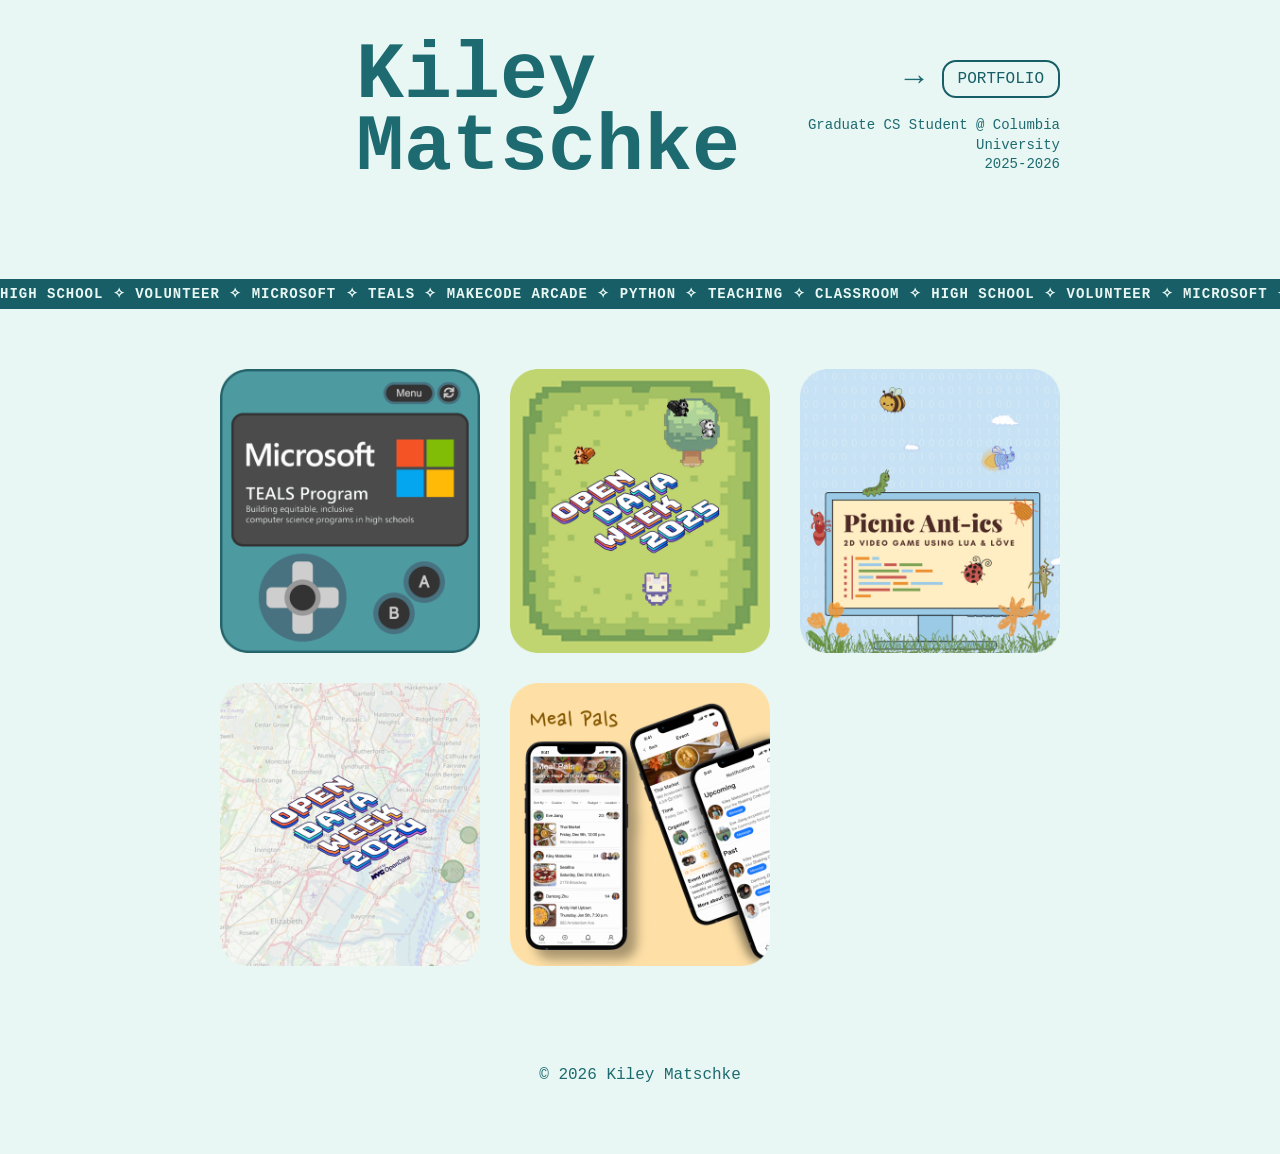
==== index.html @ 99dc38f3 "initial test to connect to domain" ====
<!DOCTYPE html>
<html lang="en">
<head>
    <meta charset="UTF-8" />
    <meta name="viewport" content="width=device-width, initial-scale=1.0"/>
    <title>Kiley Matschke</title>

    <link rel="stylesheet" href="style.css" />
</head>
<body>



<!-- MAIN CONTENT -->
<main class="container">


    <div class="project-top-row">

        <!-- HEADER -->
        <header class="header">
            <h1 class="name">Kiley</h1>
            <h1 class="name">Matschke</h1>
        </header>

        <div class="back-section">

            <div class="back-link" style="margin-top: 20px;">
                <span class="moving-arrow">→</span>
                <a href="../index.html" class="portfolio-button">PORTFOLIO</a>
            </div>

            <p class="back-description">
                Graduate CS Student @ Columbia University
                <br>2025-2026</br>
            </p>

        </div>
    </div>


    <div class="word-banner">
        <div class="word-track">

            HIGH SCHOOL ✧
            VOLUNTEER ✧
            MICROSOFT ✧
            TEALS ✧
            MAKECODE ARCADE ✧
            PYTHON ✧
            TEACHING ✧
            CLASSROOM ✧

            HIGH SCHOOL ✧
            VOLUNTEER ✧
            MICROSOFT ✧
            TEALS ✧
            MAKECODE ARCADE ✧
            PYTHON ✧
            TEACHING ✧
            CLASSROOM ✧

            HIGH SCHOOL ✧
            VOLUNTEER ✧
            MICROSOFT ✧
            TEALS ✧
            MAKECODE ARCADE ✧
            PYTHON ✧
            TEACHING ✧
            CLASSROOM ✧

        </div>
    </div>


    <!-- PROJECT GRID -->
    <section class="projects">

        <!-- CARD -->
        <a href="pages/microsoft.html" class="card">
            <img src="assets/microsoft.png" alt="Project 1">
        </a>

        <!-- CARD -->
        <a href="pages/microsoft.html" class="card">
            <img src="assets/the-nutty-arcade.png" alt="Project 2">
        </a>

        <!-- CARD -->
        <a href="pages/microsoft.html" class="card">
            <img src="assets/picnic-antics.png" alt="About">
        </a>

        <!-- CARD -->
        <a href="pages/microsoft.html" class="card">
            <img src="assets/jamming.png" alt="About">
        </a>

        <!-- CARD -->
        <a href="pages/microsoft.html" class="card">
            <img src="assets/meal-pals.png" alt="About">
        </a>

    </section>

    <footer class="footer">
        © 2026 Kiley Matschke
    </footer>

</main>

<script src="script.js"></script>
</body>
</html>
---- style.css ----
/* RESET */
* {
    margin: 0;
    padding: 0;
    box-sizing: border-box;
}

/* PAGE */
body {
    background: #e8f7f3;
    color: #1d6a70;
    font-family: "Courier New", monospace;
    min-height: 100vh;
    padding: 40px;
}

/* CENTERED CONTENT */
.container,
.page-width {
    width: 70%;
    max-width: 1200px;
    margin: 0 auto;
}

/* HEADER */
.header {
    margin-bottom: 60px;
}

.name {
    font-size: 80px;
    line-height: 0.9;
}

/* PROJECT GRID */
.projects {
    display: grid;
    grid-template-columns: repeat(auto-fit, minmax(250px, 1fr));
    gap: 30px;
}

/* CARD */
.card {
    display: block;
    border-radius: 25px;
    overflow: hidden;
    transition: transform 0.2s ease;
}

.card:hover {
    transform: translateY(-5px);
}

.card img {
    width: 100%;
    display: block;
}

/* PROJECT DETAIL PAGE */
.section-title,
.text-section h2 {
    font-family: Georgia, serif;
    font-size: 32px;
    color: #175e66;
    margin-bottom: 18px;
}

.info-grid {
    display: grid;
    grid-template-columns: repeat(4, 1fr);
    gap: 40px;
    align-items: start;
    margin-bottom: 60px;
}

.info-column {
    width: 100%;
}

.info-column h3,
.info-grid h3 {
    color: #e83f7c;
    font-size: 18px;
    margin-bottom: 14px;
}

.info-column p,
.info-grid p {
    margin: 0 0 8px;
    font-size: 14px;
    line-height: 1.5;
}

.text-section {
    margin-bottom: 60px;
}

.text-section p,
.text-section li {
    font-size: 14px;
    line-height: 1.7;
}

ol {
    margin-left: 20px;
}

.project-banner {
    width: 100%;
    display: block;
    border-radius: 20px;
    margin-bottom: 60px;
}

.footer {
    text-align: center;
    margin-top: 100px;
    padding-bottom: 30px;
    width: 100%;
}

/* MOBILE */
@media (max-width: 900px) {
    .container,
    .page-width {
        width: 90%;
    }

    .info-grid {
        grid-template-columns: 1fr 1fr;
        gap: 30px;
    }
}

@media (max-width: 600px) {
    .info-grid {
        grid-template-columns: 1fr;
    }
}

.project-top-row {
    display: flex;
    justify-content: flex-end;
    margin-bottom: 35px;
}


.back-link {
    display: flex;
    align-items: center;
    gap: 18px;
}

.moving-arrow {
    font-size: 32px;
    animation: arrowMove 1.4s ease-in-out infinite;
}

.portfolio-button {
    color: #175e66;
    border: 2px solid #175e66;
    border-radius: 14px;
    padding: 8px 14px;
    text-decoration: none;
    font-size: 16px;
}

@keyframes arrowMove {
    0%, 100% {
        transform: translateX(0);
    }
    50% {
        transform: translateX(-8px);
    }
}

.word-banner {
    width: 100vw;
    margin-left: calc(50% - 50vw);
    background: #175e66;
    color: #e8f7f3;
    overflow: hidden;
    margin-bottom: 60px;
    padding: 6px 0;
}

.word-track {
    display: inline-block;
    white-space: nowrap;
    font-weight: bold;
    font-size: 14px;
    letter-spacing: 1px;
    animation: scrollBanner 60s linear infinite;
}

@keyframes scrollBanner {
    from {
        transform: translateX(0);
    }

    to {
        transform: translateX(-50%);
    }
}

.back-section {
    display: flex;
    flex-direction: column;

    align-items: flex-end;
}

.back-description {
    margin-top: 18px;

    max-width: 320px;

    text-align: right;

    line-height: 1.4;

    font-size: 14px;
}
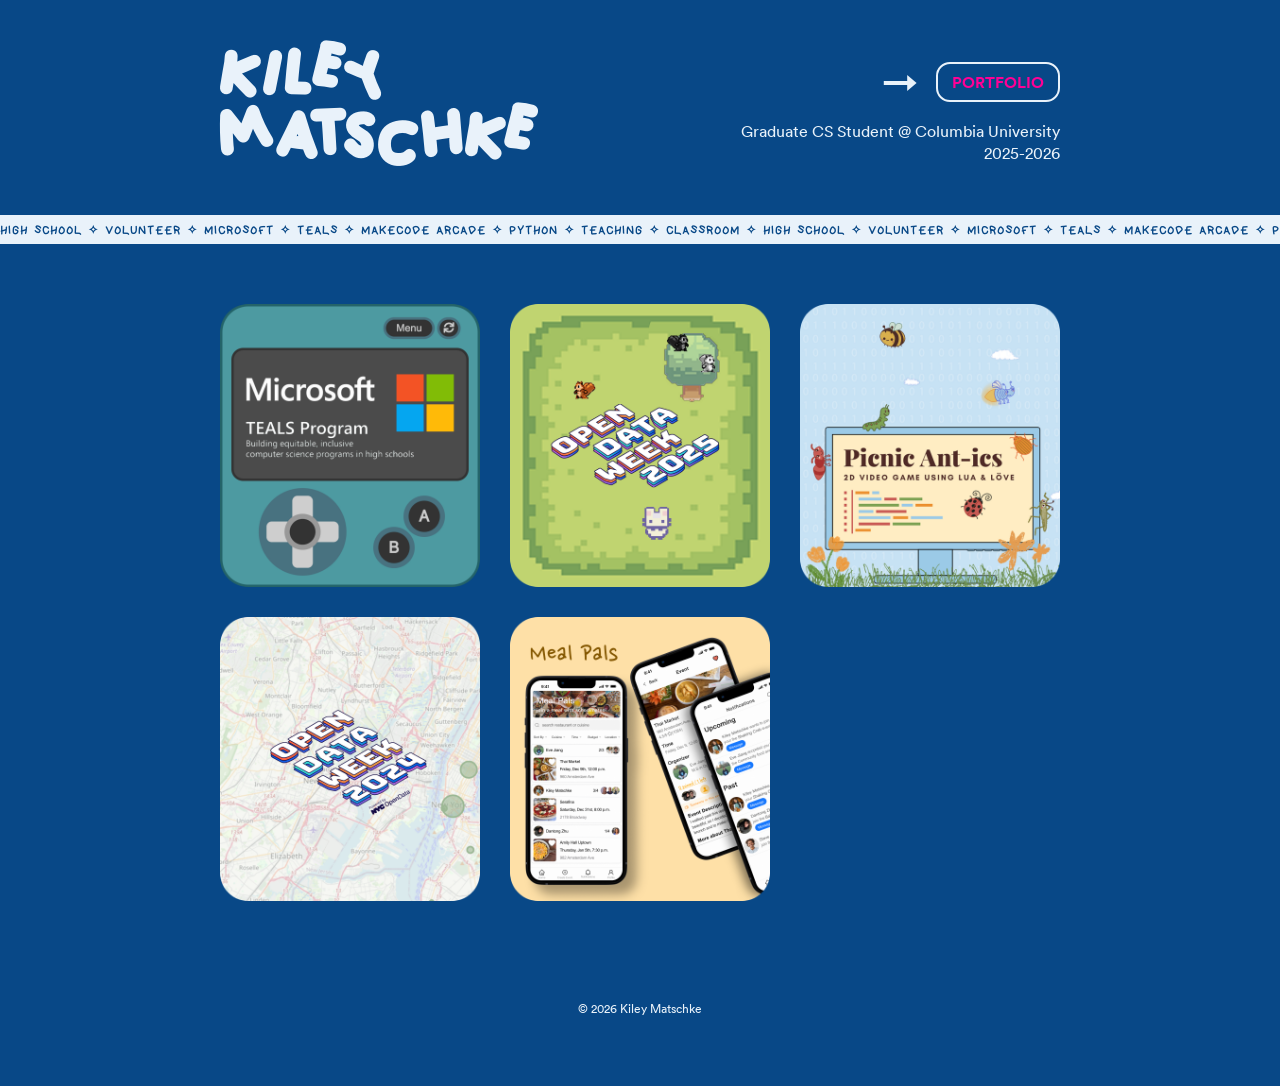
==== commit 9f3dd8f0: "finished teals, odw25 wip" ====
--- a/index.html
+++ b/index.html
@@ -18,16 +18,16 @@
     <div class="project-top-row">
 
         <!-- HEADER -->
-        <header class="header">
-            <h1 class="name">Kiley</h1>
-            <h1 class="name">Matschke</h1>
-        </header>
+        <h1 class="name">Kiley <br> Matschke</h1>
 
         <div class="back-section">
 
-            <div class="back-link" style="margin-top: 20px;">
+            <div class="back-link">
                 <span class="moving-arrow">→</span>
-                <a href="../index.html" class="portfolio-button">PORTFOLIO</a>
+
+                <a href="../index.html" class="portfolio-button">
+                    PORTFOLIO
+                </a>
             </div>
 
             <p class="back-description">
@@ -77,27 +77,27 @@
     <section class="projects">
 
         <!-- CARD -->
-        <a href="pages/microsoft.html" class="card">
+        <a href="pages/microsoft-teals.html" class="card">
             <img src="assets/microsoft.png" alt="Project 1">
         </a>
 
         <!-- CARD -->
-        <a href="pages/microsoft.html" class="card">
+        <a href="pages/the-nutty-arcade.html" class="card">
             <img src="assets/the-nutty-arcade.png" alt="Project 2">
         </a>
 
         <!-- CARD -->
-        <a href="pages/microsoft.html" class="card">
+        <a href="pages/microsoft-teals.html" class="card">
             <img src="assets/picnic-antics.png" alt="About">
         </a>
 
         <!-- CARD -->
-        <a href="pages/microsoft.html" class="card">
+        <a href="pages/microsoft-teals.html" class="card">
             <img src="assets/jamming.png" alt="About">
         </a>
 
         <!-- CARD -->
-        <a href="pages/microsoft.html" class="card">
+        <a href="pages/microsoft-teals.html" class="card">
             <img src="assets/meal-pals.png" alt="About">
         </a>
 
--- a/style.css
+++ b/style.css
@@ -1,20 +1,154 @@
-/* RESET */
+/* =========================
+   FONTS
+========================= */
+
+@font-face {
+    font-family: "Ruigslay";
+    src: url("assets/fonts/ruigslay.regular.ttf") format("truetype");
+}
+
+@font-face {
+    font-family: "Circular";
+    src: url("assets/fonts/Circular-Bold.ttf") format("truetype");
+}
+
+@font-face {
+    font-family: "Circular-Book";
+    src: url("assets/fonts/Circular-Book.ttf") format("truetype");
+}
+
+@font-face {
+    font-family: "Adelia-cursive";
+    src: url("assets/fonts/adelia.ttf") format("truetype");
+}
+
+@font-face {
+    font-family: "Adelia";
+    src: url("assets/fonts/ADELIA.otf") format("opentype");
+}
+
+@font-face {
+    font-family: "Kindergarten";
+    src: url("assets/fonts/kindergarten.ttf") format("truetype");
+}
+
+
+/* =========================
+   RESET
+========================= */
+
 * {
     margin: 0;
     padding: 0;
     box-sizing: border-box;
 }
 
-/* PAGE */
+
+/* =========================
+   PAGE COLOR THEMES
+   EDIT COLORS HERE
+========================= */
+
+/* HOME PAGE */
+
 body {
-    background: #e8f7f3;
-    color: #1d6a70;
+    --page-bg: #084887;
+    --page-text: #e9f2fa;
+
+    --title-color: #e9f2fa;
+    --h2-color: #e9f2fa;
+    --h3-color: #e83f7c;
+
+    --button-color: #ff0095;
+    --button-border: #e9f2fa;
+
+    --banner-bg: #e9f2fa;
+    --banner-text: #084887;
+
+    --back-description-color: #e9f2fa;
+}
+
+
+/* MICROSOFT PAGE */
+
+body.microsoft-page {
+
+    --page-bg: #e9f6f4;
+    --page-text: #497381;
+
+    --title-color: #4e9ba2;
+    --h2-color: #4e9ba2;
+    --h3-color: #cf753f;
+
+    --button-color: #4e9ba2;
+    --button-border: #4e9ba2;
+
+    --banner-bg: #4e9ba2;
+    --banner-text: #e9f6f4;
+
+    --back-description-color: #4e9ba2;
+}
+
+
+/* ARCADE PAGE */
+
+body.arcade-page {
+
+    --page-bg: #fff4c7;
+    --page-text: #7d2e00;
+
+    --title-color: #7d2e00;
+    --h2-color: #7d2e00;
+    --h3-color: #ff5c5c;
+
+    --button-color: #7d2e00;
+    --button-border: #7d2e00;
+
+    --banner-bg: #ffde59;
+    --banner-text: #7d2e00;
+
+    --back-description-color: #e9f2fa;
+}
+
+
+/* DATA PAGE */
+
+body.data-page {
+
+    --page-bg: #d7f4d2;
+    --page-text: #215732;
+
+    --title-color: #215732;
+    --h2-color: #215732;
+    --h3-color: #4e9ba2;
+
+    --button-color: #a24ea1;
+    --button-border: #a24e9e;
+
+    --banner-bg: #215732;
+    --banner-text: #d7f4d2;
+
+    --back-description-color: #e9f2fa;
+}
+
+
+/* =========================
+   BASE PAGE
+========================= */
+
+body {
+    background: var(--page-bg);
+    color: var(--page-text);
     font-family: "Courier New", monospace;
     min-height: 100vh;
     padding: 40px;
 }
 
-/* CENTERED CONTENT */
+
+/* =========================
+   LAYOUT
+========================= */
+
 .container,
 .page-width {
     width: 70%;
@@ -22,24 +156,106 @@
     margin: 0 auto;
 }
 
-/* HEADER */
 .header {
     margin-bottom: 60px;
 }
 
+.footer {
+    text-align: center;
+    margin-top: 100px;
+    padding-bottom: 30px;
+    width: 100%;
+    font-size: 12px;
+    font-family: "Circular-Book";
+}
+
+
+/* =========================
+   TYPOGRAPHY
+========================= */
+
 .name {
-    font-size: 80px;
-    line-height: 0.9;
-}
-
-/* PROJECT GRID */
+    font-size: 48px;
+    line-height: 1.3;
+    font-family: "Adelia";
+    color: var(--title-color);
+}
+
+.section-title,
+.text-section h2 {
+    font-family: Adelia;
+    font-size: 24px;
+    color: var(--h2-color);
+    margin-bottom: 8px;
+}
+
+.info-column h3,
+.info-grid h3 {
+    color: var(--h3-color);
+    font-size: 18px;
+    margin-bottom: 14px;
+    font-family: "Circular-Book";
+}
+
+.info-column p,
+.info-grid p {
+    margin: 0 0 8px;
+    font-size: 18px;
+    line-height: 1.5;
+    font-family: "Circular-Book";
+}
+
+.text-section {
+    margin-bottom: 60px;
+}
+
+.text-section p,
+.text-section li {
+    font-size: 18px;
+    line-height: 1.7;
+    font-family: "Circular-Book";
+}
+
+ol {
+    margin-left: 20px;
+}
+
+
+
+/* =========================
+   PHOTO CAROUSEL
+========================= */
+
+
+.carousel {
+    width: 100%;
+    max-width: 900px;
+    aspect-ratio: 16 / 9;
+    overflow: hidden;
+    border-radius: 16px;
+    margin-top: -40px;
+}
+
+#carousel-image {
+    width: 100%;
+    height: 100%;
+    object-fit: cover;
+    display: block;
+    transition: opacity 0.5s ease-in-out;
+}
+
+
+/* =========================
+   HOMEPAGE PROJECT GRID
+========================= */
+
 .projects {
     display: grid;
-    grid-template-columns: repeat(auto-fit, minmax(250px, 1fr));
+    grid-template-columns:
+    repeat(auto-fit, minmax(250px, 1fr));
     gap: 30px;
 }
 
-/* CARD */
 .card {
     display: block;
     border-radius: 25px;
@@ -56,14 +272,81 @@
     display: block;
 }
 
-/* PROJECT DETAIL PAGE */
-.section-title,
-.text-section h2 {
-    font-family: Georgia, serif;
+
+/* =========================
+   PROJECT DETAIL PAGE
+========================= */
+
+.project-top-row {
+    display: flex;
+    justify-content: space-between;
+    align-items: flex-end;
+    width: 100%;
+    margin-bottom: 50px;
+}
+
+
+/* RIGHT SIDE */
+
+.back-section {
+    display: flex;
+    flex-direction: column;
+    align-items: flex-end;
+}
+
+.back-link {
+    display: flex;
+    align-items: center;
+    gap: 18px;
+    font-size: 18px;
+    font-family: "Circular";
+}
+
+.back-description {
+    margin-top: 18px;
+    max-width: 320px;
+    text-align: right;
+    line-height: 1.4;
+    font-size: 16px;
+    font-family: "Circular-Book";
+    color: var(--back-description-color);
+}
+
+
+/* PORTFOLIO BUTTON */
+
+.portfolio-button {
+    color: var(--button-color);
+    border: 2px solid var(--button-border);
+    border-radius: 14px;
+    padding: 8px 14px;
+    text-decoration: none;
+    font-size: 16px;
+}
+
+
+/* MOVING ARROW */
+
+.moving-arrow {
     font-size: 32px;
-    color: #175e66;
-    margin-bottom: 18px;
-}
+    animation: arrowMove 1.4s ease-in-out infinite;
+    color: var(--back-description-color);
+}
+
+
+/* PROJECT BANNER IMAGE */
+
+.project-banner {
+    width: 100%;
+    display: block;
+    border-radius: 20px;
+    margin-bottom: 60px;
+}
+
+
+/* =========================
+   INFO GRID
+========================= */
 
 .info-grid {
     display: grid;
@@ -77,123 +360,48 @@
     width: 100%;
 }
 
-.info-column h3,
-.info-grid h3 {
-    color: #e83f7c;
-    font-size: 18px;
-    margin-bottom: 14px;
-}
-
-.info-column p,
-.info-grid p {
-    margin: 0 0 8px;
-    font-size: 14px;
-    line-height: 1.5;
-}
-
-.text-section {
-    margin-bottom: 60px;
-}
-
-.text-section p,
-.text-section li {
-    font-size: 14px;
-    line-height: 1.7;
-}
-
-ol {
-    margin-left: 20px;
-}
-
-.project-banner {
-    width: 100%;
-    display: block;
-    border-radius: 20px;
-    margin-bottom: 60px;
-}
-
-.footer {
-    text-align: center;
-    margin-top: 100px;
-    padding-bottom: 30px;
-    width: 100%;
-}
-
-/* MOBILE */
-@media (max-width: 900px) {
-    .container,
-    .page-width {
-        width: 90%;
-    }
-
-    .info-grid {
-        grid-template-columns: 1fr 1fr;
-        gap: 30px;
-    }
-}
-
-@media (max-width: 600px) {
-    .info-grid {
-        grid-template-columns: 1fr;
-    }
-}
-
-.project-top-row {
-    display: flex;
-    justify-content: flex-end;
-    margin-bottom: 35px;
-}
-
-
-.back-link {
-    display: flex;
-    align-items: center;
-    gap: 18px;
-}
-
-.moving-arrow {
-    font-size: 32px;
-    animation: arrowMove 1.4s ease-in-out infinite;
-}
-
-.portfolio-button {
-    color: #175e66;
-    border: 2px solid #175e66;
-    border-radius: 14px;
-    padding: 8px 14px;
-    text-decoration: none;
-    font-size: 16px;
-}
-
-@keyframes arrowMove {
-    0%, 100% {
-        transform: translateX(0);
-    }
-    50% {
-        transform: translateX(-8px);
-    }
-}
+
+/* =========================
+   WORD BANNER
+========================= */
 
 .word-banner {
     width: 100vw;
     margin-left: calc(50% - 50vw);
-    background: #175e66;
-    color: #e8f7f3;
     overflow: hidden;
     margin-bottom: 60px;
     padding: 6px 0;
+    background: var(--banner-bg);
+    color: var(--banner-text);
+    font-family: "Kindergarten";
 }
 
 .word-track {
     display: inline-block;
     white-space: nowrap;
     font-weight: bold;
-    font-size: 14px;
+    font-size: 12px;
     letter-spacing: 1px;
     animation: scrollBanner 60s linear infinite;
 }
 
+
+/* =========================
+   ANIMATIONS
+========================= */
+
+@keyframes arrowMove {
+    0%, 100% {
+        transform: translateX(0);
+    }
+
+    50% {
+        transform: translateX(-8px);
+    }
+}
+
 @keyframes scrollBanner {
+
     from {
         transform: translateX(0);
     }
@@ -203,21 +411,62 @@
     }
 }
 
-.back-section {
-    display: flex;
-    flex-direction: column;
-
-    align-items: flex-end;
-}
-
-.back-description {
-    margin-top: 18px;
-
-    max-width: 320px;
-
-    text-align: right;
-
-    line-height: 1.4;
-
-    font-size: 14px;
-}+
+/* =========================
+   MOBILE
+========================= */
+
+@media (max-width: 900px) {
+
+    .container,
+    .page-width {
+        width: 90%;
+    }
+
+    .info-grid {
+
+        grid-template-columns: 1fr 1fr;
+
+        gap: 30px;
+    }
+
+    .project-top-row {
+        flex-direction: column;
+        align-items: flex-start;
+        gap: 30px;
+    }
+
+    .back-section {
+        align-items: flex-start;
+    }
+
+    .back-description {
+        text-align: left;
+    }
+}
+
+@media (max-width: 600px) {
+
+    .info-grid {
+        grid-template-columns: 1fr;
+    }
+
+    .name {
+        font-size: 56px;
+    }
+}
+
+@media (max-width: 900px) {
+    .photo-grid {
+        grid-template-columns: repeat(2, 1fr);
+    }
+}
+
+@media (max-width: 600px) {
+    .photo-grid {
+        grid-template-columns: 1fr;
+    }
+}
+
+
+
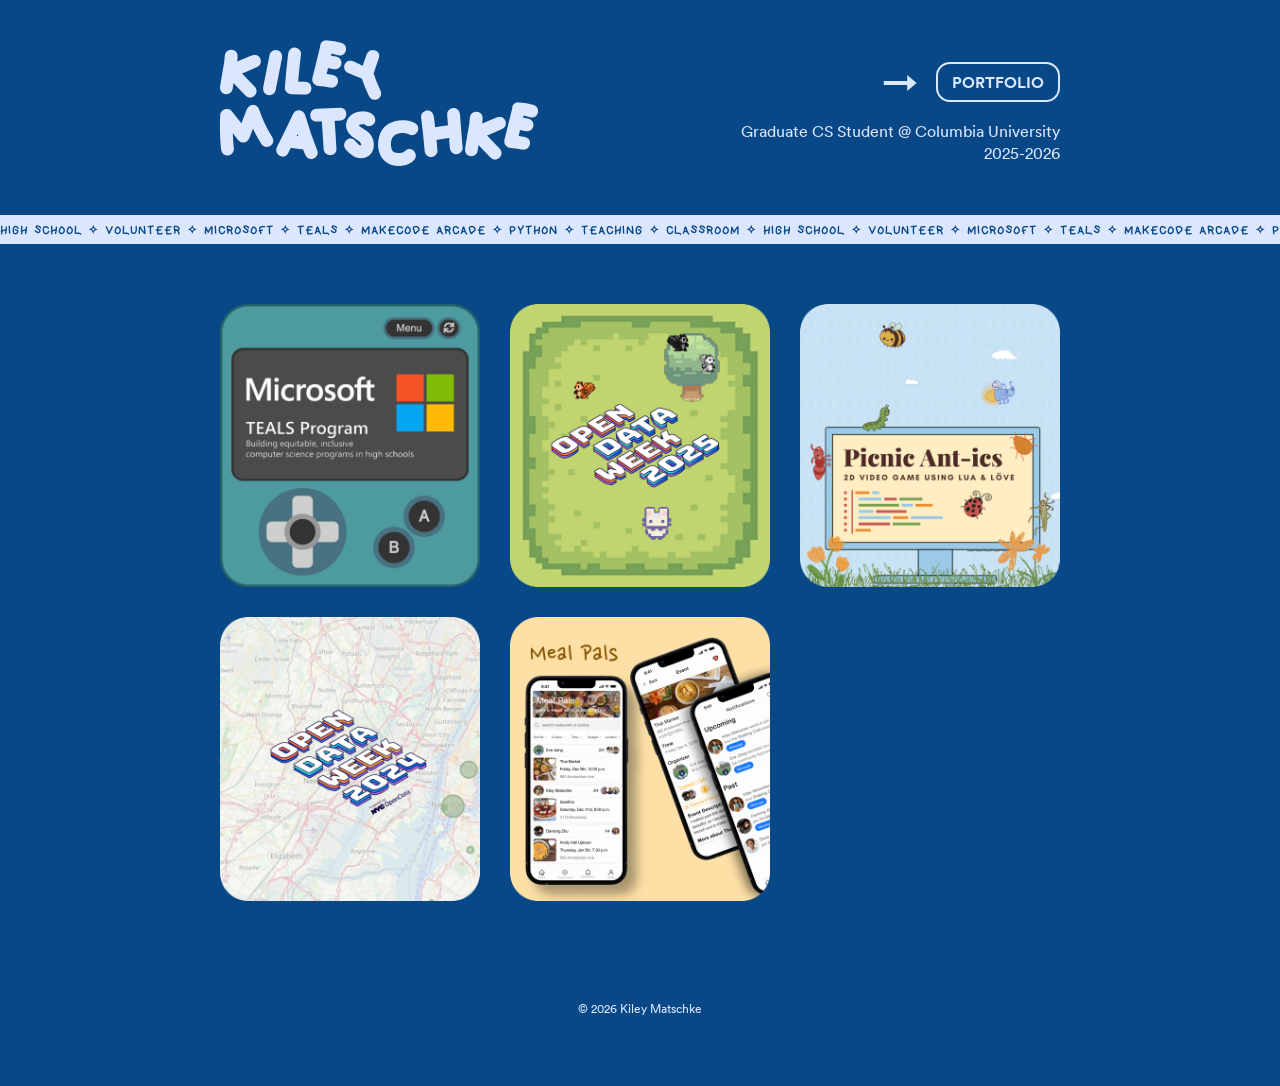
==== commit 77c97251: "updated jamming page" ====
--- a/index.html
+++ b/index.html
@@ -92,7 +92,7 @@
         </a>
 
         <!-- CARD -->
-        <a href="pages/microsoft-teals.html" class="card">
+        <a href="pages/jamming-with-environmental-data.html" class="card">
             <img src="assets/jamming.png" alt="About">
         </a>
 
--- a/style.css
+++ b/style.css
@@ -31,6 +31,12 @@
     font-family: "Kindergarten";
     src: url("assets/fonts/kindergarten.ttf") format("truetype");
 }
+
+@font-face {
+    font-family: "HipChick";
+    src: url("assets/fonts/HipChick.ttf") format("truetype");
+}
+
 
 
 /* =========================
@@ -53,19 +59,19 @@
 
 body {
     --page-bg: #084887;
-    --page-text: #e9f2fa;
-
-    --title-color: #e9f2fa;
-    --h2-color: #e9f2fa;
+    --page-text: #dbe6ff;
+
+    --title-color: #dbe6ff;
+    --h2-color: #dbe6ff;
     --h3-color: #e83f7c;
 
-    --button-color: #ff0095;
-    --button-border: #e9f2fa;
-
-    --banner-bg: #e9f2fa;
+    --button-color: #dbe6ff;
+    --button-border: #dbe6ff;
+
+    --banner-bg: #dbe6ff;
     --banner-text: #084887;
 
-    --back-description-color: #e9f2fa;
+    --back-description-color: #dbe6ff;
 }
 
 
@@ -78,57 +84,55 @@
 
     --title-color: #4e9ba2;
     --h2-color: #4e9ba2;
-    --h3-color: #cf753f;
+    --h3-color: #e19060;
 
     --button-color: #4e9ba2;
     --button-border: #4e9ba2;
 
-    --banner-bg: #4e9ba2;
+    --banner-bg: #e19060;
     --banner-text: #e9f6f4;
 
     --back-description-color: #4e9ba2;
+
+    --link-color: #e19060;
 }
 
 
 /* ARCADE PAGE */
 
 body.arcade-page {
-
-    --page-bg: #fff4c7;
-    --page-text: #7d2e00;
-
-    --title-color: #7d2e00;
-    --h2-color: #7d2e00;
-    --h3-color: #ff5c5c;
-
-    --button-color: #7d2e00;
-    --button-border: #7d2e00;
-
-    --banner-bg: #ffde59;
-    --banner-text: #7d2e00;
-
-    --back-description-color: #e9f2fa;
+    --page-bg: #f6f8ee;
+    --page-text: #3f592b;
+    --title-color: #89a659;
+    --h2-color: #89a659;
+    --h3-color: #b6853e;
+    --link-color: #b6853e;
+
+    --button-color: #89a659;
+    --button-border: #89a659;
+    --back-description-color: #89a659;
+
+    --banner-bg: #b6853e;
+    --banner-text: #f0f3e3;
 }
 
 
 /* DATA PAGE */
 
-body.data-page {
-
-    --page-bg: #d7f4d2;
-    --page-text: #215732;
-
-    --title-color: #215732;
-    --h2-color: #215732;
-    --h3-color: #4e9ba2;
-
-    --button-color: #a24ea1;
-    --button-border: #a24e9e;
-
-    --banner-bg: #215732;
-    --banner-text: #d7f4d2;
-
-    --back-description-color: #e9f2fa;
+body.jamming-page {
+    --page-bg: #f2efea;
+    --page-text: #2b631a;
+    --title-color: #2b631a;
+    --h2-color: #2b631a;
+    --h3-color: #d87a8e;
+    --link-color: #d87a8e;
+
+    --button-color: #2b631a;
+    --button-border: #2b631a;
+    --back-description-color: #2b631a;
+
+    --banner-bg: #d87a8e;
+    --banner-text: #f2efea;
 }
 
 
@@ -220,6 +224,13 @@
     margin-left: 20px;
 }
 
+a {
+    color: var(--link-color);
+}
+
+a:hover {
+    opacity: 0.7;
+}
 
 
 /* =========================
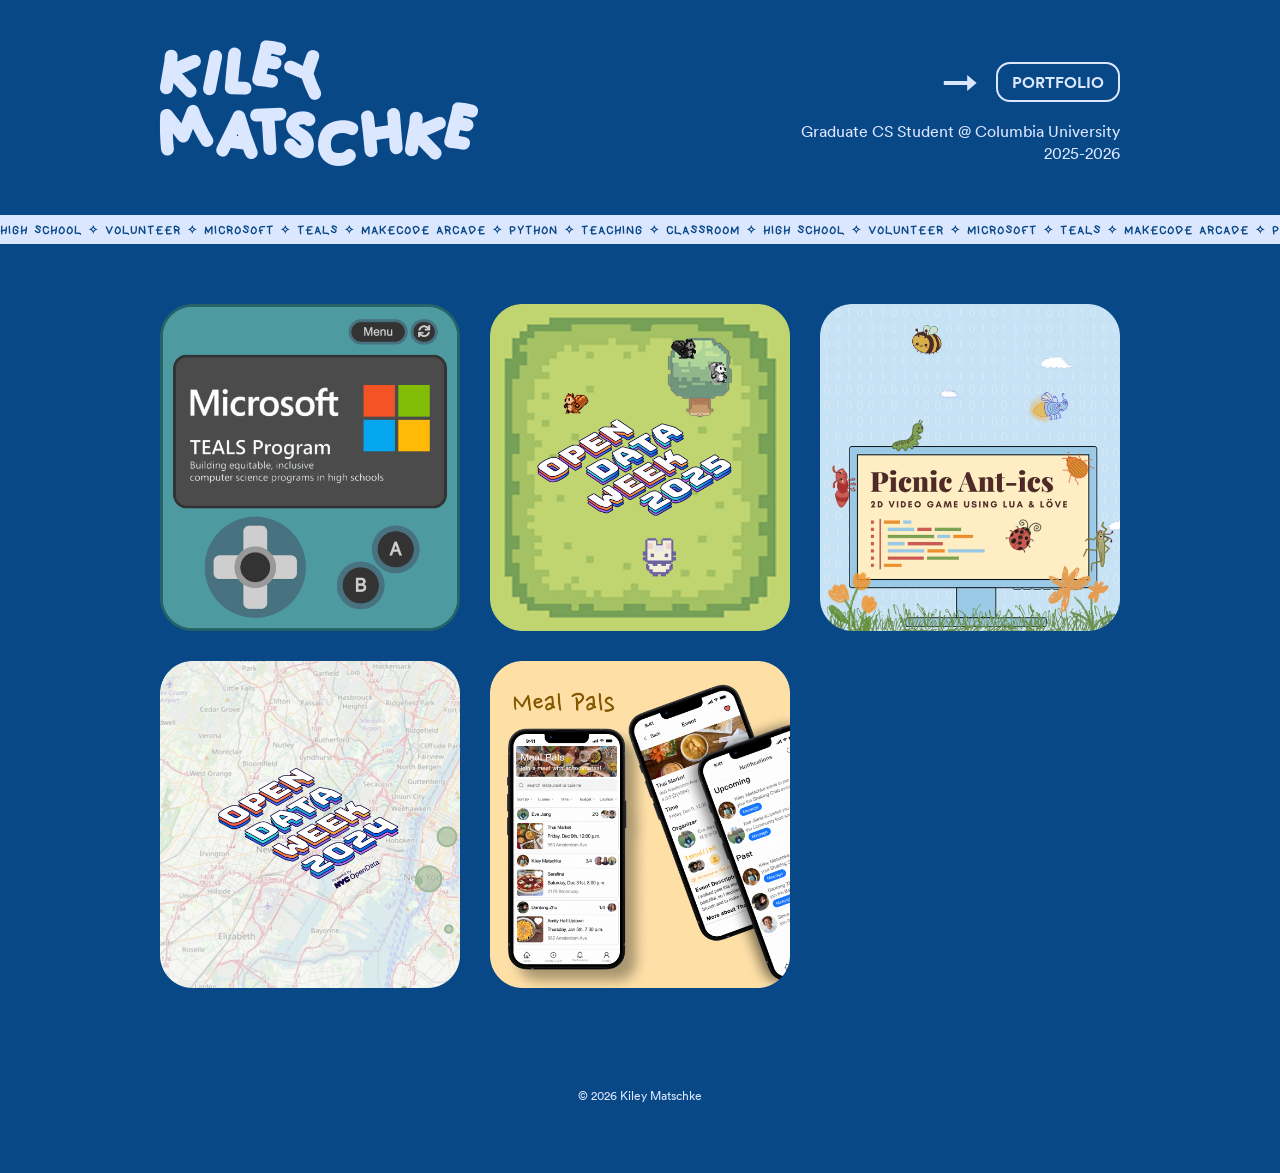
==== commit 4cbf4a23: "updated picnic page" ====
--- a/index.html
+++ b/index.html
@@ -87,7 +87,7 @@
         </a>
 
         <!-- CARD -->
-        <a href="pages/microsoft-teals.html" class="card">
+        <a href="pages/picnic-antics.html" class="card">
             <img src="assets/picnic-antics.png" alt="About">
         </a>
 
--- a/style.css
+++ b/style.css
@@ -117,6 +117,25 @@
 }
 
 
+/* PICNIC ANTICS PAGE */
+
+body.picnic-page {
+    --page-bg: #e6eff4;
+    --page-text: #263640;
+    --title-color: #779fb8;
+    --h2-color: #779fb8;
+    --h3-color: #a36dbf;
+    --link-color: #a36dbf;
+
+    --button-color: #779fb8;
+    --button-border: #779fb8;
+    --back-description-color: #779fb8;
+
+    --banner-bg: #a36dbf;
+    --banner-text: #e6eff4;
+}
+
+
 /* DATA PAGE */
 
 body.jamming-page {
@@ -136,6 +155,9 @@
 }
 
 
+
+
+
 /* =========================
    BASE PAGE
 ========================= */
@@ -155,7 +177,7 @@
 
 .container,
 .page-width {
-    width: 70%;
+    width: 80%;
     max-width: 1200px;
     margin: 0 auto;
 }
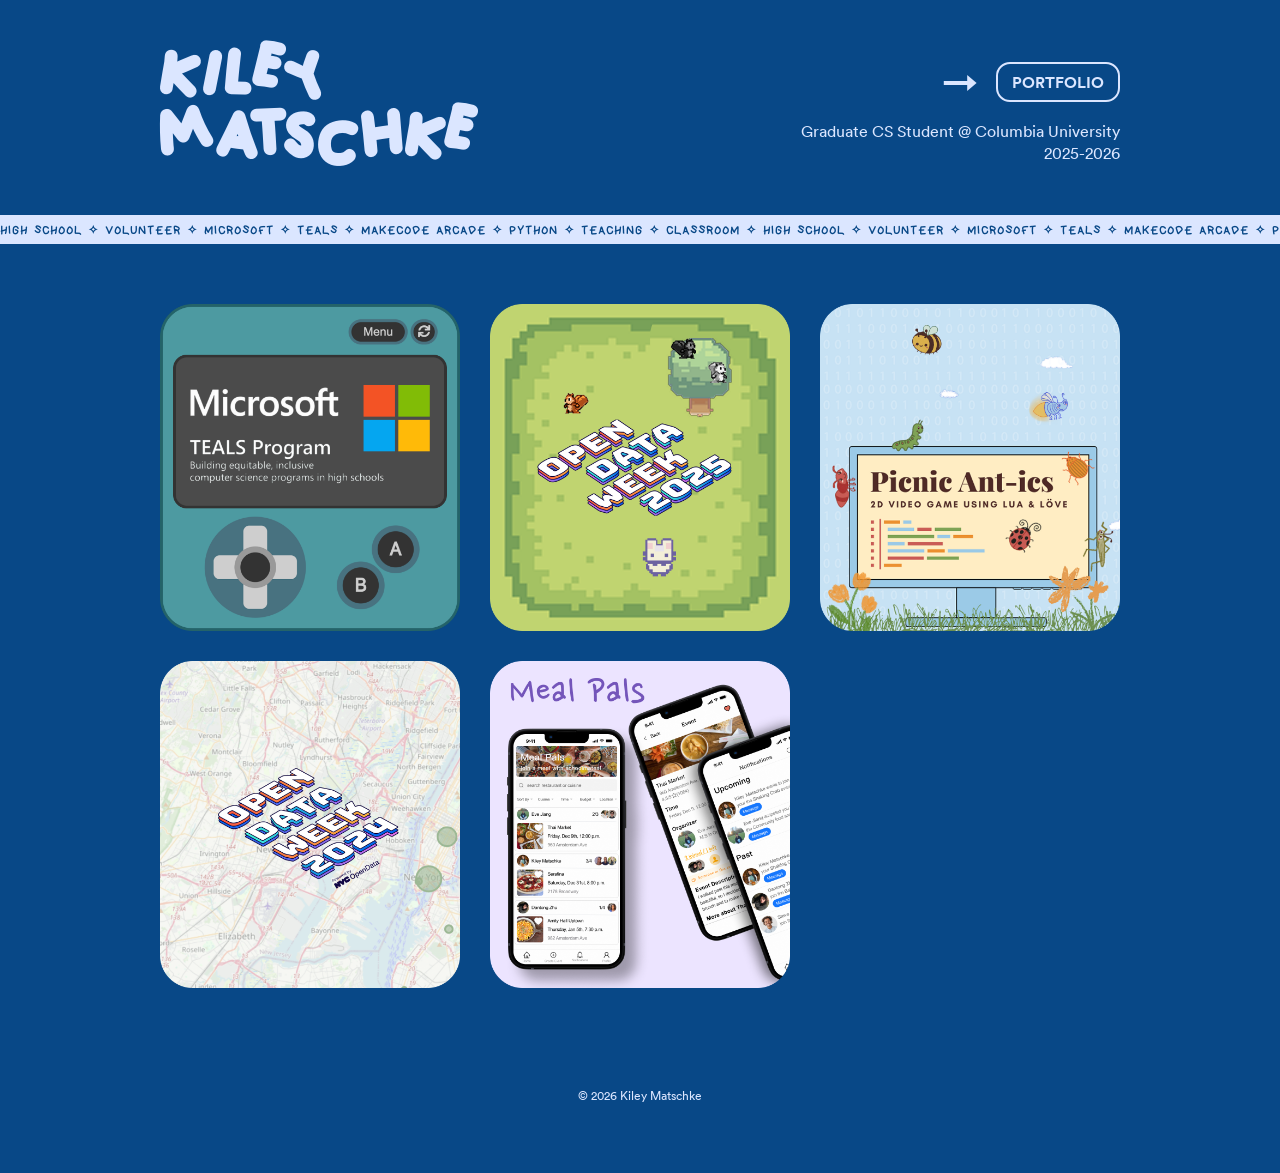
==== commit f59fba1f: "updated meal page" ====
--- a/index.html
+++ b/index.html
@@ -97,7 +97,7 @@
         </a>
 
         <!-- CARD -->
-        <a href="pages/microsoft-teals.html" class="card">
+        <a href="pages/meal-pals.html" class="card">
             <img src="assets/meal-pals.png" alt="About">
         </a>
 
--- a/style.css
+++ b/style.css
@@ -120,19 +120,19 @@
 /* PICNIC ANTICS PAGE */
 
 body.picnic-page {
-    --page-bg: #e6eff4;
-    --page-text: #263640;
-    --title-color: #779fb8;
-    --h2-color: #779fb8;
-    --h3-color: #a36dbf;
-    --link-color: #a36dbf;
-
-    --button-color: #779fb8;
-    --button-border: #779fb8;
-    --back-description-color: #779fb8;
-
-    --banner-bg: #a36dbf;
-    --banner-text: #e6eff4;
+    --page-bg: #f1f9ff;
+    --page-text: #154260;
+    --title-color: #2e96d8;
+    --h2-color: #2e96d8;
+    --h3-color: #6e9253;
+    --link-color: #6e9253;
+
+    --button-color: #2e96d8;
+    --button-border: #2e96d8;
+    --back-description-color: #2e96d8;
+
+    --banner-bg: #6e9253;
+    --banner-text: #f1f9ff;
 }
 
 
@@ -155,6 +155,23 @@
 }
 
 
+/* DATA PAGE */
+
+body.meal-page {
+    --page-bg: #f4f2fa;
+    --page-text: #423365;
+    --title-color: #7455ba;
+    --h2-color: #7455ba;
+    --h3-color: #6a9ee6;
+    --link-color: #6a9ee6;
+
+    --button-color: #7455ba;
+    --button-border: #7455ba;
+    --back-description-color: #7455ba;
+
+    --banner-bg: #76aefb;
+    --banner-text: #f4f2fa;
+}
 
 
 
@@ -229,6 +246,16 @@
     font-size: 18px;
     line-height: 1.5;
     font-family: "Circular-Book";
+}
+
+.invisible-table {
+    display: grid;
+    grid-template-columns: repeat(3, 1fr);
+    gap: 12px 40px;
+}
+
+.invisible-table p {
+    margin: 0;
 }
 
 .text-section {
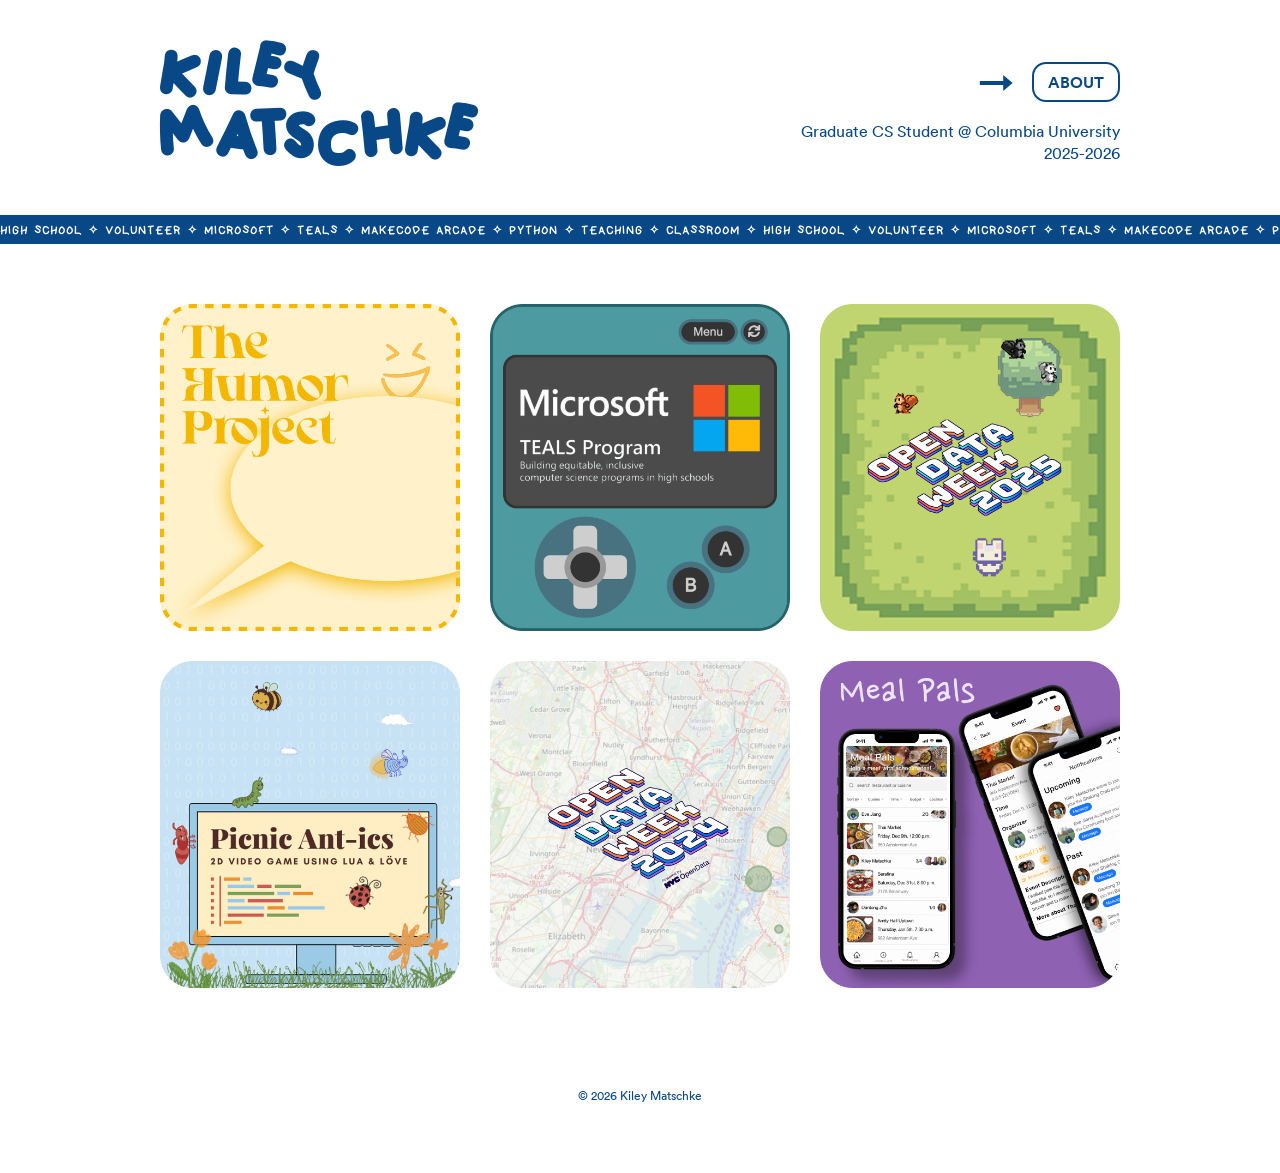
==== commit a789d12b: "added humor card" ====
--- a/index.html
+++ b/index.html
@@ -25,8 +25,8 @@
             <div class="back-link">
                 <span class="moving-arrow">→</span>
 
-                <a href="../index.html" class="portfolio-button">
-                    PORTFOLIO
+                <a href="pages/about.html" class="portfolio-button">
+                    ABOUT
                 </a>
             </div>
 
@@ -77,6 +77,11 @@
     <section class="projects">
 
         <!-- CARD -->
+        <a class="card">
+            <img src="assets/humor-card.png" alt="Project 1">
+        </a>
+
+        <!-- CARD -->
         <a href="pages/microsoft-teals.html" class="card">
             <img src="assets/microsoft.png" alt="Project 1">
         </a>
--- a/style.css
+++ b/style.css
@@ -58,119 +58,119 @@
 /* HOME PAGE */
 
 body {
-    --page-bg: #084887;
-    --page-text: #dbe6ff;
-
-    --title-color: #dbe6ff;
-    --h2-color: #dbe6ff;
-    --h3-color: #e83f7c;
-
-    --button-color: #dbe6ff;
-    --button-border: #dbe6ff;
-
-    --banner-bg: #dbe6ff;
-    --banner-text: #084887;
-
-    --back-description-color: #dbe6ff;
+    --page-bg: #ffffff;
+    --page-text: #084887;
+    --title-color: #084887;
+    --h2-color: #084887;
+    --h3-color: #cf68b7;
+    --link-color: #cf68b7;
+
+    --button-color: #084887;
+    --button-border: #084887;
+    --back-description-color: #084887;
+
+    --banner-bg: #084887;
+    --banner-text: #ffffff;
 }
 
 
 /* MICROSOFT PAGE */
 
 body.microsoft-page {
-
-    --page-bg: #e9f6f4;
+    /*--page-bg: #f2faf9;*/
+    --page-bg: #ffffff;
     --page-text: #497381;
-
     --title-color: #4e9ba2;
     --h2-color: #4e9ba2;
     --h3-color: #e19060;
+    --link-color: #e19060;
 
     --button-color: #4e9ba2;
     --button-border: #4e9ba2;
-
-    --banner-bg: #e19060;
-    --banner-text: #e9f6f4;
-
     --back-description-color: #4e9ba2;
 
-    --link-color: #e19060;
+    --banner-bg: #4e9ba2;
+    --banner-text: #ffffff;
 }
 
 
 /* ARCADE PAGE */
 
 body.arcade-page {
-    --page-bg: #f6f8ee;
+    /*--page-bg: #f9faf6;*/
+    --page-bg: #ffffff;
     --page-text: #3f592b;
     --title-color: #89a659;
     --h2-color: #89a659;
-    --h3-color: #b6853e;
-    --link-color: #b6853e;
+    --h3-color: #a57c3a;
+    --link-color: #a57c3a;
 
     --button-color: #89a659;
     --button-border: #89a659;
     --back-description-color: #89a659;
 
-    --banner-bg: #b6853e;
-    --banner-text: #f0f3e3;
+    --banner-bg: #89a659;
+    --banner-text: #ffffff;
 }
 
 
 /* PICNIC ANTICS PAGE */
 
 body.picnic-page {
-    --page-bg: #f1f9ff;
+    /*--page-bg: #ebf4f8;*/
+    --page-bg: #ffffff;
     --page-text: #154260;
-    --title-color: #2e96d8;
-    --h2-color: #2e96d8;
-    --h3-color: #6e9253;
-    --link-color: #6e9253;
-
-    --button-color: #2e96d8;
-    --button-border: #2e96d8;
-    --back-description-color: #2e96d8;
-
-    --banner-bg: #6e9253;
-    --banner-text: #f1f9ff;
+    --title-color: #69a2c6;
+    --h2-color: #69a2c6;
+    --h3-color: #ec9233;
+    --link-color: #ec9233;
+
+    --button-color: #69a2c6;
+    --button-border: #69a2c6;
+    --back-description-color: #69a2c6;
+
+    --banner-bg: #69a2c6;
+    --banner-text: #ffffff;
 }
 
 
 /* DATA PAGE */
 
 body.jamming-page {
-    --page-bg: #f2efea;
-    --page-text: #2b631a;
-    --title-color: #2b631a;
-    --h2-color: #2b631a;
+    /*--page-bg: #fdfcf7;*/
+    --page-bg: #ffffff;
+    --page-text: #3c492b;
+    --title-color: #768f54;
+    --h2-color: #768f54;
     --h3-color: #d87a8e;
     --link-color: #d87a8e;
 
-    --button-color: #2b631a;
-    --button-border: #2b631a;
-    --back-description-color: #2b631a;
-
-    --banner-bg: #d87a8e;
-    --banner-text: #f2efea;
+    --button-color: #768f54;
+    --button-border: #768f54;
+    --back-description-color: #768f54;
+
+    --banner-bg: #768f54;
+    --banner-text: #ffffff;
 }
 
 
 /* DATA PAGE */
 
 body.meal-page {
-    --page-bg: #f4f2fa;
+    /*--page-bg: #f5f5fb;*/
+    --page-bg: #ffffff;
     --page-text: #423365;
-    --title-color: #7455ba;
-    --h2-color: #7455ba;
+    --title-color: #8f62b4;
+    --h2-color: #8f62b4;
     --h3-color: #6a9ee6;
     --link-color: #6a9ee6;
 
-    --button-color: #7455ba;
-    --button-border: #7455ba;
-    --back-description-color: #7455ba;
-
-    --banner-bg: #76aefb;
-    --banner-text: #f4f2fa;
+    --button-color: #8f62b4;
+    --button-border: #8f62b4;
+    --back-description-color: #8f62b4;
+
+    --banner-bg: #8f62b4;
+    --banner-text: #ffffff;
 }
 
 
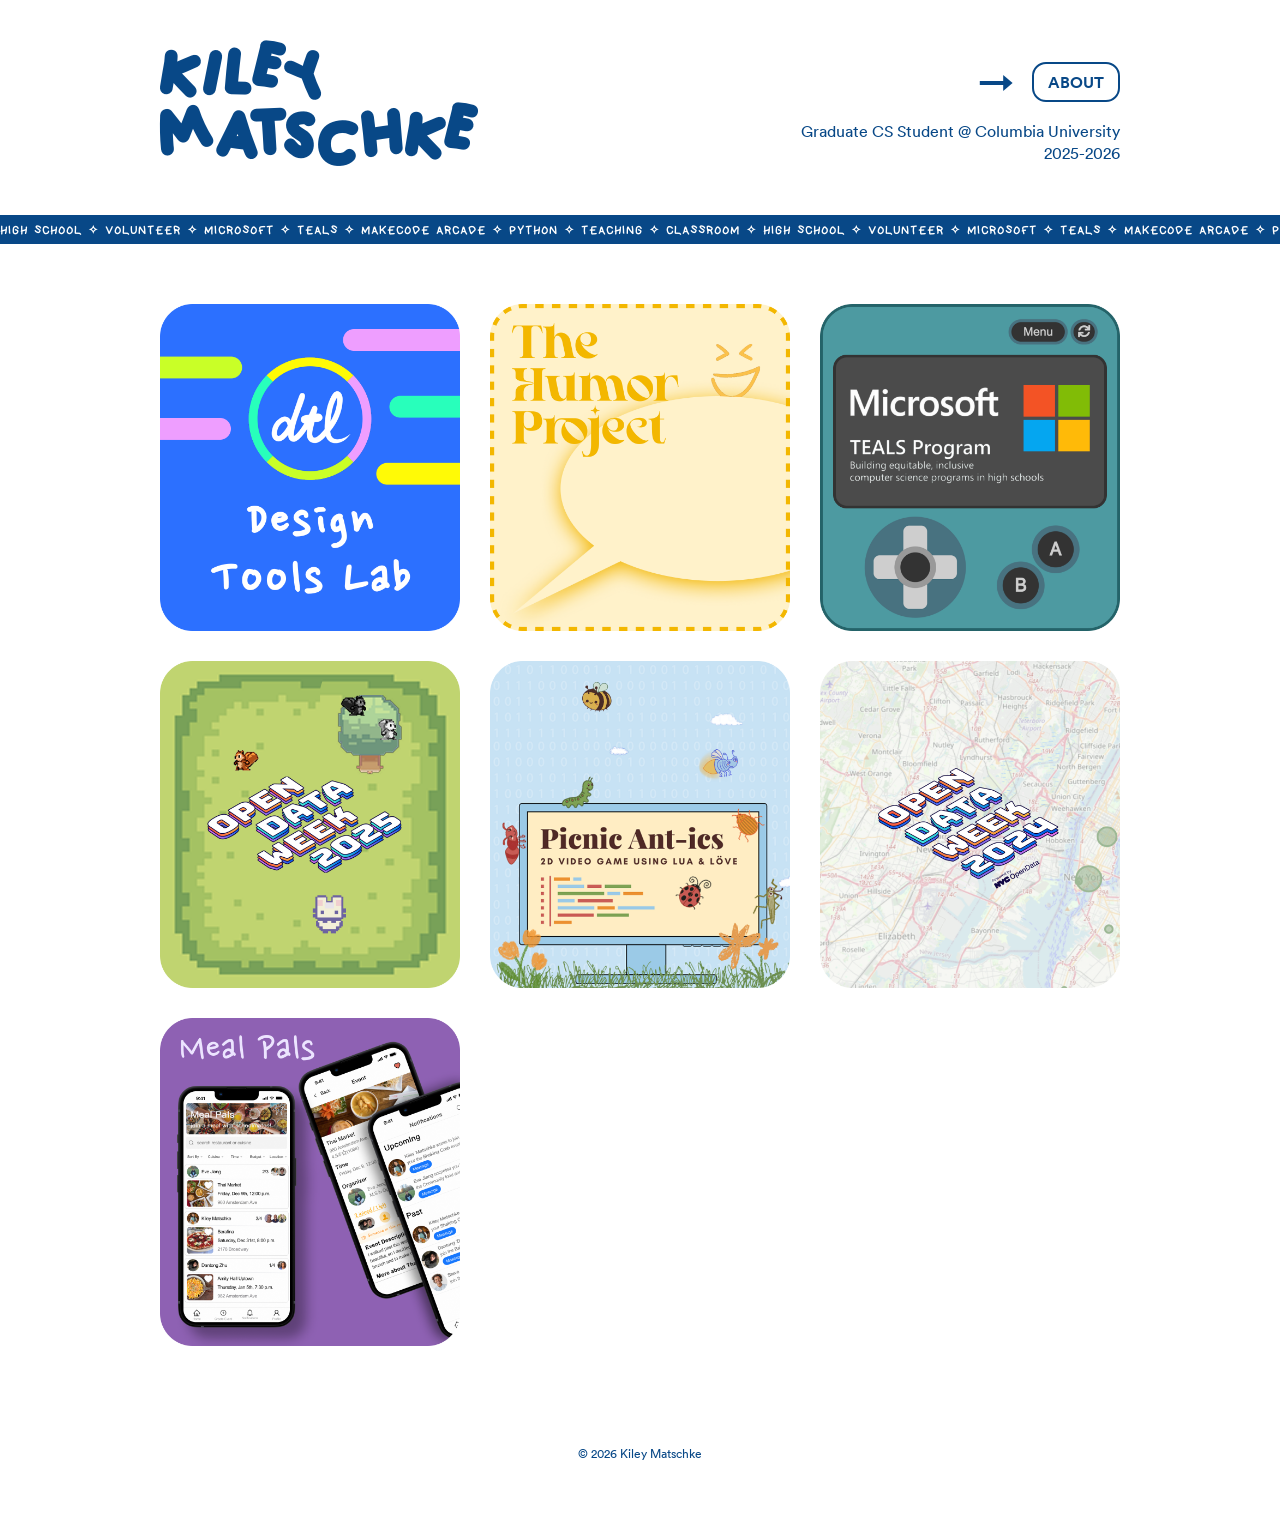
==== commit 45326cc5: "added dtl card and updated humor page" ====
--- a/index.html
+++ b/index.html
@@ -77,7 +77,12 @@
     <section class="projects">
 
         <!-- CARD -->
-        <a class="card">
+        <a href="pages/design-tools-lab.html" class="card">
+            <img src="assets/dtl-card.png" alt="Project 1">
+        </a>
+
+        <!-- CARD -->
+        <a href="pages/the-humor-project.html" class="card">
             <img src="assets/humor-card.png" alt="Project 1">
         </a>
 
--- a/style.css
+++ b/style.css
@@ -70,6 +70,27 @@
     --back-description-color: #084887;
 
     --banner-bg: #084887;
+    --banner-text: #ffffff;
+}
+
+
+
+/* HUMOR PAGE */
+
+body.humor-page {
+    /*--page-bg: #f2faf9;*/
+    --page-bg: #ffffff;
+    --page-text: #291c00;
+    --title-color: #e6a900;
+    --h2-color: #e6a900;
+    --h3-color: #c36666;
+    --link-color: #c36666;
+
+    --button-color: #e6a900;
+    --button-border: #e6a900;
+    --back-description-color: #e6a900;
+
+    --banner-bg: #e6a900;
     --banner-text: #ffffff;
 }
 
